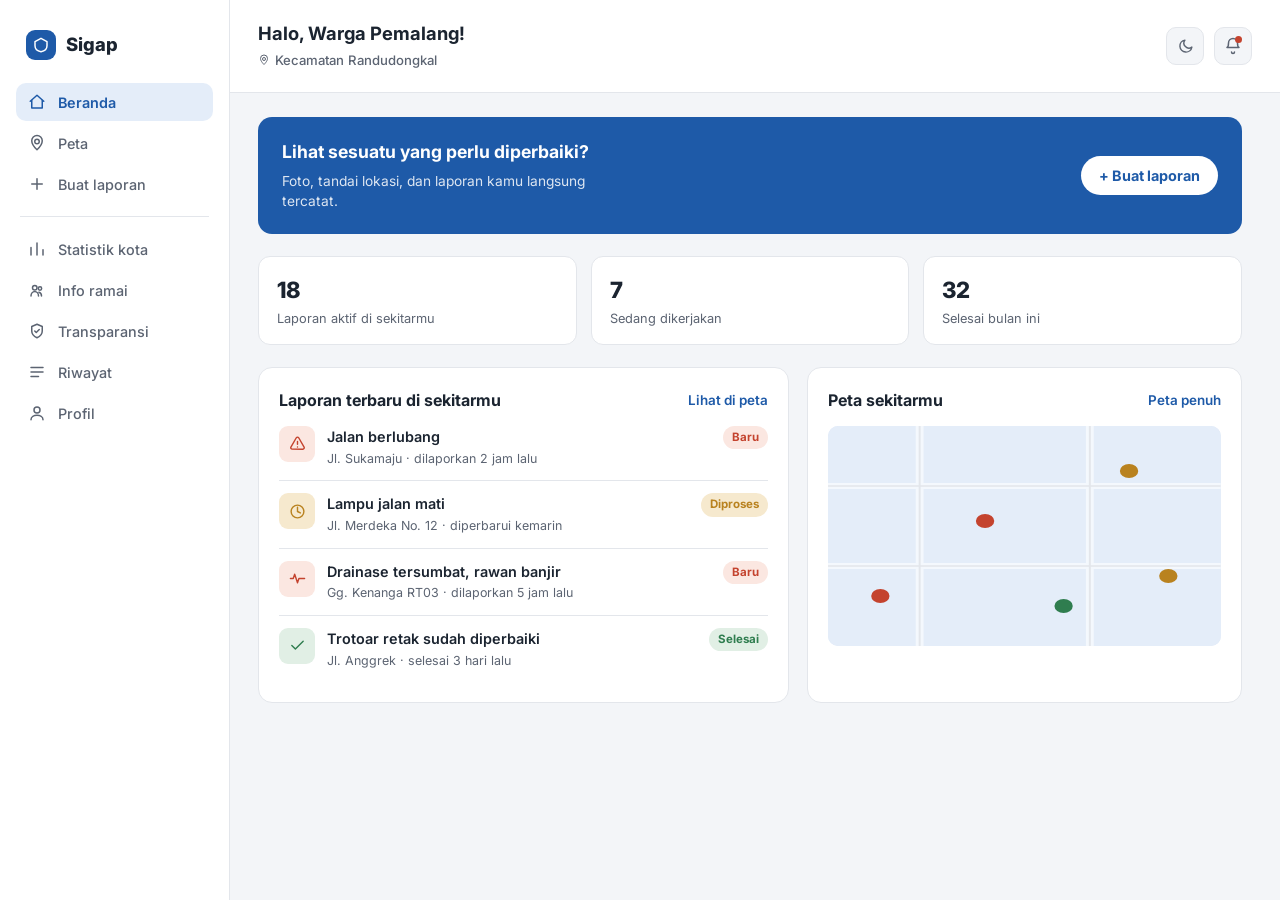
==== index.html @ 034e1cb8 "Add files via upload" ====
<!DOCTYPE html>
<html lang="id">
<head>
<meta charset="UTF-8">
<meta name="viewport" content="width=device-width, initial-scale=1, viewport-fit=cover">
<title>PemalangKu</title>
<link rel="preconnect" href="https://fonts.googleapis.com">
<link rel="preconnect" href="https://fonts.gstatic.com" crossorigin>
<link href="https://fonts.googleapis.com/css2?family=Inter:wght@400;500;600;700;800&display=swap" rel="stylesheet">
<style>
  :root{
    --bg:#F3F5F8; --surface:#FFFFFF; --ink:#1B2430; --ink-soft:#5C6472;
    --primary:#1E5AA8; --primary-soft:#E4EDF9;
    --urgent:#C4432E; --urgent-soft:#FBE7E1;
    --progress:#B9821F; --progress-soft:#F6E9CE;
    --done:#2F7D4F; --done-soft:#E1EFE5;
    --rule:#E3E6EB; --radius:14px;
    padding-top:env(safe-area-inset-top,0px); padding-bottom:env(safe-area-inset-bottom,0px);
  }
  @media (prefers-color-scheme: dark){
    :root:not([data-theme="light"]){
      --bg:#12161C; --surface:#1A1F27; --ink:#EBEEF2; --ink-soft:#9AA2AF;
      --primary:#6FA3E0; --primary-soft:#1E2C3E;
      --urgent:#E0806D; --urgent-soft:#3A241F;
      --progress:#E0B85C; --progress-soft:#3A2F18;
      --done:#7BC49A; --done-soft:#1C3226;
      --rule:#262C35;
    }
  }
  :root[data-theme="dark"]{
    --bg:#12161C; --surface:#1A1F27; --ink:#EBEEF2; --ink-soft:#9AA2AF;
    --primary:#6FA3E0; --primary-soft:#1E2C3E;
    --urgent:#E0806D; --urgent-soft:#3A241F;
    --progress:#E0B85C; --progress-soft:#3A2F18;
    --done:#7BC49A; --done-soft:#1C3226;
    --rule:#262C35;
  }
  html{scroll-padding-top:env(safe-area-inset-top,0px);}
  *{box-sizing:border-box;}
  body{ margin:0; background:var(--bg); color:var(--ink); font-family:'Inter',system-ui,sans-serif;
    line-height:1.5; -webkit-font-smoothing:antialiased; }
  h1,h2,h3{ margin:0; font-weight:700; }
  a{ color:inherit; text-decoration:none; }
  button{ font-family:inherit; cursor:pointer; }

  .shell{ display:flex; min-height:100vh; }
  .sidebar{ width:230px; flex:none; background:var(--surface); border-right:1px solid var(--rule);
    padding:24px 16px; display:flex; flex-direction:column; gap:3px; overflow-y:auto; }
  .brand{ display:flex; align-items:center; gap:10px; padding:6px 10px 20px; font-weight:800; font-size:1.15rem; }
  .brand-mark{ width:30px; height:30px; border-radius:9px; background:var(--primary); display:grid; place-items:center; flex:none; }
  .brand-mark svg{ width:16px; height:16px; }
  .nav-item{ display:flex; align-items:center; gap:12px; padding:10px 12px; border-radius:10px;
    font-size:0.9rem; font-weight:500; color:var(--ink-soft); background:none; border:0; width:100%; text-align:left; }
  .nav-item svg{ width:18px; height:18px; flex:none; }
  .nav-item.active{ background:var(--primary-soft); color:var(--primary); font-weight:600; }
  .nav-item:hover:not(.active){ background:var(--rule); }
  .nav-sep{ height:1px; background:var(--rule); margin:10px 4px; }

  main{ flex:1; min-width:0; }
  .topbar{ display:flex; align-items:center; justify-content:space-between; padding:20px 28px;
    border-bottom:1px solid var(--rule); background:var(--surface); }
  .greet{ font-size:1.15rem; font-weight:700; }
  .loc-chip{ display:inline-flex; align-items:center; gap:5px; font-size:0.82rem; color:var(--ink-soft);
    margin-top:3px; font-weight:500; }
  .topbar-actions{ display:flex; align-items:center; gap:10px; }
  .theme-toggle{ width:38px; height:38px; border-radius:10px; background:var(--bg); border:1px solid var(--rule);
    display:grid; place-items:center; }
  .theme-toggle svg{ width:17px; height:17px; stroke:var(--ink-soft); }
  .notif-wrap{ position:relative; }
  .bell{ width:38px; height:38px; border-radius:10px; background:var(--bg); border:1px solid var(--rule);
    display:grid; place-items:center; position:relative; }
  .bell svg{ width:18px; height:18px; stroke:var(--ink-soft); }
  .bell::after{ content:""; position:absolute; top:8px; right:9px; width:7px; height:7px; border-radius:50%; background:var(--urgent); }
  .notif-panel{ position:absolute; right:0; top:calc(100% + 10px); width:270px; background:var(--surface);
    border:1px solid var(--rule); border-radius:12px; box-shadow:0 10px 28px rgba(0,0,0,.14); padding:8px; display:none; z-index:40; }
  .notif-panel.open{ display:block; }
  .notif-item{ padding:10px; border-radius:8px; }
  .notif-item:hover{ background:var(--bg); }
  .notif-item b{ display:block; font-size:0.85rem; margin-bottom:2px; }
  .notif-item span{ color:var(--ink-soft); font-size:0.76rem; }

  .content{ padding:24px 28px 100px; max-width:1040px; }
  .view{ display:none; }
  .view.active{ display:block; }
  .view-title{ font-size:1.25rem; font-weight:800; margin-bottom:4px; }
  .view-sub{ color:var(--ink-soft); font-size:0.88rem; margin-bottom:20px; max-width:60ch; }

  .cta{ background:var(--primary); color:#fff; border-radius:var(--radius); padding:22px 24px;
    display:flex; align-items:center; justify-content:space-between; gap:16px; margin-bottom:22px; }
  .cta h2{ font-size:1.1rem; }
  .cta p{ margin:5px 0 0; font-size:0.86rem; opacity:0.85; max-width:34ch; }
  .cta-btn{ background:#fff; color:var(--primary); border:0; padding:11px 18px; border-radius:999px;
    font-weight:700; font-size:0.9rem; flex:none; }

  .stats{ display:grid; grid-template-columns:repeat(3,1fr); gap:14px; margin-bottom:22px; }
  .stats.s4{ grid-template-columns:repeat(4,1fr); }
  .stat{ background:var(--surface); border:1px solid var(--rule); border-radius:12px; padding:16px 18px; }
  .stat .num{ font-size:1.4rem; font-weight:800; }
  .stat .lbl{ font-size:0.8rem; color:var(--ink-soft); margin-top:2px; }

  .grid2{ display:grid; grid-template-columns:1.1fr 0.9fr; gap:18px; }
  .card{ background:var(--surface); border:1px solid var(--rule); border-radius:var(--radius); padding:20px; margin-bottom:18px; }
  .card-head{ display:flex; align-items:center; justify-content:space-between; margin-bottom:14px; }
  .card-head h3{ font-size:1rem; }
  .card-head button{ font-size:0.84rem; font-weight:600; color:var(--primary); background:none; border:0; padding:0; }

  .report{ display:flex; gap:12px; padding:12px 0; border-top:1px solid var(--rule); }
  .report:first-child{ border-top:0; padding-top:0; }
  .r-icon{ width:36px; height:36px; border-radius:9px; flex:none; display:grid; place-items:center; }
  .r-icon svg{ width:17px; height:17px; }
  .r-body{ flex:1; min-width:0; }
  .r-title{ font-size:0.9rem; font-weight:600; }
  .r-meta{ font-size:0.78rem; color:var(--ink-soft); margin-top:2px; }
  .badge{ font-size:0.72rem; font-weight:700; padding:3px 9px; border-radius:999px; flex:none; height:fit-content; }
  .b-urgent{ background:var(--urgent-soft); color:var(--urgent); }
  .b-progress{ background:var(--progress-soft); color:var(--progress); }
  .b-done{ background:var(--done-soft); color:var(--done); }
  .ic-urgent{ background:var(--urgent-soft); } .ic-urgent svg{ stroke:var(--urgent); }
  .ic-progress{ background:var(--progress-soft); } .ic-progress svg{ stroke:var(--progress); }
  .ic-done{ background:var(--done-soft); } .ic-done svg{ stroke:var(--done); }

  .map{ height:220px; border-radius:10px; background:var(--primary-soft); position:relative; overflow:hidden; }
  .map.big{ height:360px; }
  .map svg{ width:100%; height:100%; }
  .legend{ display:flex; gap:16px; margin-top:12px; flex-wrap:wrap; }
  .legend span{ display:inline-flex; align-items:center; gap:6px; font-size:0.8rem; color:var(--ink-soft); }
  .legend i{ width:8px; height:8px; border-radius:50%; display:inline-block; }

  .bar-row{ margin-bottom:14px; }
  .bar-row:last-child{ margin-bottom:0; }
  .bar-label{ display:flex; justify-content:space-between; font-size:0.85rem; margin-bottom:6px; }
  .bar-label span:last-child{ color:var(--ink-soft); font-weight:600; }
  .bar-track{ height:8px; background:var(--bg); border-radius:999px; overflow:hidden; }
  .bar-fill{ height:100%; background:var(--primary); border-radius:999px; }

  .facility{ display:flex; gap:12px; padding:14px 0; border-top:1px solid var(--rule); align-items:flex-start; }
  .facility:first-child{ border-top:0; padding-top:0; }
  .f-body{ flex:1; min-width:0; }
  .f-top{ display:flex; align-items:center; justify-content:space-between; gap:8px; }
  .f-name{ font-weight:600; font-size:0.92rem; }
  .f-meta{ font-size:0.78rem; color:var(--ink-soft); margin-top:2px; }
  .crowd-btns{ display:flex; gap:6px; margin-top:9px; }
  .crowd-btns button{ font-size:0.74rem; font-weight:600; padding:5px 11px; border-radius:999px;
    border:1px solid var(--rule); background:var(--bg); color:var(--ink-soft); }
  .crowd-btns button:hover{ background:var(--rule); }

  .avatar{ width:54px; height:54px; border-radius:50%; background:var(--primary); color:#fff;
    display:grid; place-items:center; font-size:1.3rem; font-weight:800; flex:none; }
  .profile-head{ display:flex; gap:14px; align-items:center; }
  .profile-name{ font-size:1.05rem; font-weight:700; }
  .profile-role{ font-size:0.82rem; color:var(--ink-soft); margin-top:2px; }
  .profile-stats{ display:flex; gap:24px; margin-top:18px; padding-top:16px; border-top:1px solid var(--rule); }
  .profile-stats div .num{ font-size:1.15rem; font-weight:800; }
  .profile-stats div .lbl{ font-size:0.78rem; color:var(--ink-soft); }
  .profile-actions{ display:flex; gap:10px; margin-top:18px; }

  .chain-badge{ display:inline-flex; align-items:center; gap:6px; font-size:0.76rem; color:var(--ink-soft); }
  .chain-badge i{ width:6px; height:6px; border-radius:50%; background:var(--primary); }
  .mtl{ display:flex; align-items:center; margin:16px 0 8px; }
  .mtl .pt{ width:10px; height:10px; border-radius:50%; background:var(--rule); flex:none; }
  .mtl .pt.done{ background:var(--primary); }
  .mtl .seg{ flex:1; height:3px; background:var(--rule); }
  .mtl .seg.done{ background:var(--primary); }
  .proj-head{ display:flex; justify-content:space-between; align-items:flex-start; gap:10px; }
  .proj-title{ font-weight:700; font-size:0.95rem; }
  .proj-meta{ font-size:0.8rem; color:var(--ink-soft); margin-top:3px; }
  .hash{ font-family:ui-monospace,monospace; font-size:0.76rem; background:var(--bg); border:1px solid var(--rule);
    border-radius:6px; padding:6px 9px; display:inline-block; margin-top:10px; color:var(--ink-soft); }

  .bottomnav{ display:none; }

  .modal-overlay{ position:fixed; inset:0; background:rgba(15,18,24,0.5); display:none; align-items:center;
    justify-content:center; z-index:50; padding:20px; }
  .modal-overlay.open{ display:flex; }
  .modal{ background:var(--surface); border-radius:16px; width:100%; max-width:440px; max-height:88vh;
    overflow-y:auto; padding:22px; }
  .modal-head{ display:flex; justify-content:space-between; align-items:center; margin-bottom:16px; }
  .modal-head h3{ font-size:1.05rem; }
  .modal-close{ width:32px; height:32px; border-radius:8px; border:1px solid var(--rule); background:var(--bg);
    display:grid; place-items:center; flex:none; }
  .modal-close svg{ width:15px; height:15px; }
  .field{ margin-bottom:14px; }
  .field label{ display:block; font-size:0.82rem; font-weight:600; margin-bottom:6px; color:var(--ink-soft); }
  .field select, .field textarea, .field input[type=text]{ width:100%; border:1px solid var(--rule);
    border-radius:10px; padding:10px 12px; font-family:inherit; font-size:0.9rem; background:var(--bg); color:var(--ink); }
  .field textarea{ resize:vertical; min-height:76px; }
  .upload-box{ border:1.5px dashed var(--rule); border-radius:10px; padding:18px; text-align:center;
    font-size:0.83rem; color:var(--ink-soft); }
  .modal-actions{ display:flex; gap:10px; margin-top:18px; }
  .btn-block{ flex:1; padding:12px; border-radius:10px; font-weight:700; font-size:0.9rem; border:0; }
  .btn-primary-block{ background:var(--primary); color:#fff; }
  .btn-secondary-block{ background:var(--bg); color:var(--ink); border:1px solid var(--rule); }
  .menu-item{ display:flex; align-items:center; gap:12px; padding:12px 10px; border-radius:10px;
    font-size:0.92rem; font-weight:500; color:var(--ink); background:none; border:0; width:100%; text-align:left; }
  .menu-item:hover{ background:var(--bg); }
  .menu-item svg{ width:18px; height:18px; }

  .toast-wrap{ position:fixed; bottom:24px; left:50%; transform:translateX(-50%); z-index:60;
    display:flex; flex-direction:column; gap:8px; align-items:center; }
  .toast{ background:var(--ink); color:var(--bg); padding:11px 18px; border-radius:999px; font-size:0.85rem;
    font-weight:600; box-shadow:0 6px 18px rgba(0,0,0,.2); opacity:0; transform:translateY(10px); transition:all .25s ease; }
  .toast.show{ opacity:1; transform:translateY(0); }

  @media (max-width:880px){
    .sidebar{ display:none; }
    .bottomnav{ display:flex; position:fixed; left:0; right:0; bottom:0; bottom:env(safe-area-inset-bottom,0px);
      background:var(--surface); border-top:1px solid var(--rule); justify-content:space-around;
      padding:8px 4px calc(8px + env(safe-area-inset-bottom,0px)); z-index:10; }
    .bn-item{ display:flex; flex-direction:column; align-items:center; gap:3px; font-size:0.66rem;
      color:var(--ink-soft); font-weight:600; padding:4px 10px; background:none; border:0; }
    .bn-item svg{ width:20px; height:20px; }
    .bn-item.active{ color:var(--primary); }
    .content{ padding:18px 16px 90px; }
    .topbar{ padding:16px 18px; }
    .grid2{ grid-template-columns:1fr; }
    .stats{ grid-template-columns:repeat(3,1fr); gap:8px; }
    .stats.s4{ grid-template-columns:repeat(2,1fr); }
    .stat{ padding:12px; }
    .stat .num{ font-size:1.15rem; }
    .cta{ flex-direction:column; align-items:flex-start; }
    .cta-btn{ width:100%; text-align:center; }
    .toast-wrap{ bottom:calc(78px + env(safe-area-inset-bottom,0px)); }
  }
</style>
</head>
<body>

<div class="shell">
  <aside class="sidebar">
    <div class="brand">
      <span class="brand-mark"><svg viewBox="0 0 24 24" fill="none" stroke="#fff" stroke-width="2.2" stroke-linecap="round" stroke-linejoin="round"><path d="M12 2 3 7v6c0 5 4 8 9 9 5-1 9-4 9-9V7l-9-5Z"/></svg></span>
      Sigap
    </div>
    <button class="nav-item active" data-view="beranda" onclick="switchView('beranda')"><svg viewBox="0 0 24 24" fill="none" stroke="currentColor" stroke-width="2" stroke-linecap="round" stroke-linejoin="round"><path d="M3 11l9-8 9 8"/><path d="M5 10v10h14V10"/></svg>Beranda</button>
    <button class="nav-item" data-view="peta" onclick="switchView('peta')"><svg viewBox="0 0 24 24" fill="none" stroke="currentColor" stroke-width="2" stroke-linecap="round" stroke-linejoin="round"><circle cx="12" cy="10" r="3"/><path d="M12 21s7-6.5 7-12a7 7 0 0 0-14 0c0 5.5 7 12 7 12Z"/></svg>Peta</button>
    <button class="nav-item" onclick="openReportModal()"><svg viewBox="0 0 24 24" fill="none" stroke="currentColor" stroke-width="2" stroke-linecap="round" stroke-linejoin="round"><path d="M12 5v14M5 12h14"/></svg>Buat laporan</button>
    <div class="nav-sep"></div>
    <button class="nav-item" data-view="statistik" onclick="switchView('statistik')"><svg viewBox="0 0 24 24" fill="none" stroke="currentColor" stroke-width="2" stroke-linecap="round" stroke-linejoin="round"><path d="M4 20V10M12 20V4M20 20v-7"/></svg>Statistik kota</button>
    <button class="nav-item" data-view="ramai" onclick="switchView('ramai')"><svg viewBox="0 0 24 24" fill="none" stroke="currentColor" stroke-width="2" stroke-linecap="round" stroke-linejoin="round"><circle cx="9" cy="9" r="3"/><circle cx="16" cy="10" r="2.2"/><path d="M4 20c0-3.5 2.5-6 5-6s5 2.5 5 6"/><path d="M14.5 15c2 .4 3.5 2.5 3.5 5"/></svg>Info ramai</button>
    <button class="nav-item" data-view="transparansi" onclick="switchView('transparansi')"><svg viewBox="0 0 24 24" fill="none" stroke="currentColor" stroke-width="2" stroke-linecap="round" stroke-linejoin="round"><path d="M12 3l7 3v6c0 5-3.5 7.5-7 9-3.5-1.5-7-4-7-9V6l7-3Z"/><path d="M9 12l2 2 4-4"/></svg>Transparansi</button>
    <button class="nav-item" data-view="riwayat" onclick="switchView('riwayat')"><svg viewBox="0 0 24 24" fill="none" stroke="currentColor" stroke-width="2" stroke-linecap="round" stroke-linejoin="round"><path d="M4 6h16M4 12h16M4 18h10"/></svg>Riwayat</button>
    <button class="nav-item" data-view="profil" onclick="switchView('profil')"><svg viewBox="0 0 24 24" fill="none" stroke="currentColor" stroke-width="2" stroke-linecap="round" stroke-linejoin="round"><circle cx="12" cy="8" r="4"/><path d="M4 21c0-4 4-6 8-6s8 2 8 6"/></svg>Profil</button>
  </aside>

  <main>
    <div class="topbar">
      <div>
        <div class="greet">Halo, Warga Pemalang!</div>
        <div class="loc-chip"><svg width="12" height="12" viewBox="0 0 24 24" fill="none" stroke="currentColor" stroke-width="2"><circle cx="12" cy="10" r="3"/><path d="M12 21s7-6.5 7-12a7 7 0 0 0-14 0c0 5.5 7 12 7 12Z"/></svg> Kecamatan Randudongkal</div>
      </div>
      <div class="topbar-actions">
        <button class="theme-toggle" id="themeToggle" onclick="toggleTheme()">
          <svg id="themeIcon" viewBox="0 0 24 24" fill="none" stroke-width="2" stroke-linecap="round" stroke-linejoin="round"></svg>
        </button>
        <div class="notif-wrap">
          <button class="bell" id="bellBtn" onclick="toggleNotif()"><svg viewBox="0 0 24 24" fill="none" stroke-width="2" stroke-linecap="round" stroke-linejoin="round"><path d="M6 8a6 6 0 0 1 12 0c0 5 2 6 2 6H4s2-1 2-6"/><path d="M10 20a2 2 0 0 0 4 0"/></svg></button>
          <div class="notif-panel" id="notifPanel">
            <div class="notif-item"><b>Laporan kamu diverifikasi</b><span>Jalan berlubang di Jl. Sukamaju · 1 jam lalu</span></div>
            <div class="notif-item"><b>Perbaikan selesai</b><span>Trotoar retak di Jl. Anggrek · 3 hari lalu</span></div>
            <div class="notif-item"><b>Anggaran disetujui</b><span>Perbaikan drainase Gg. Kenanga · 4 hari lalu</span></div>
          </div>
        </div>
      </div>
    </div>

    <div class="content">

      <div class="view active" id="view-beranda">
        <div class="cta">
          <div>
            <h2>Lihat sesuatu yang perlu diperbaiki?</h2>
            <p>Foto, tandai lokasi, dan laporan kamu langsung tercatat.</p>
          </div>
          <button class="cta-btn" onclick="openReportModal()">+ Buat laporan</button>
        </div>
        <div class="stats">
          <div class="stat"><div class="num">18</div><div class="lbl">Laporan aktif di sekitarmu</div></div>
          <div class="stat"><div class="num">7</div><div class="lbl">Sedang dikerjakan</div></div>
          <div class="stat"><div class="num">32</div><div class="lbl">Selesai bulan ini</div></div>
        </div>
        <div class="grid2">
          <div class="card">
            <div class="card-head"><h3>Laporan terbaru di sekitarmu</h3><button onclick="switchView('peta')">Lihat di peta</button></div>
            <div id="reportList">
              <div class="report">
                <span class="r-icon ic-urgent"><svg viewBox="0 0 24 24" fill="none" stroke-width="2" stroke-linecap="round" stroke-linejoin="round"><path d="M12 9v4m0 4h.01M10.3 3.9 2.7 17a2 2 0 0 0 1.7 3h15.2a2 2 0 0 0 1.7-3L13.7 3.9a2 2 0 0 0-3.4 0Z"/></svg></span>
                <div class="r-body"><div class="r-title">Jalan berlubang</div><div class="r-meta">Jl. Sukamaju · dilaporkan 2 jam lalu</div></div>
                <span class="badge b-urgent">Baru</span>
              </div>
              <div class="report">
                <span class="r-icon ic-progress"><svg viewBox="0 0 24 24" fill="none" stroke-width="2" stroke-linecap="round" stroke-linejoin="round"><path d="M12 6v6l4 2"/><circle cx="12" cy="12" r="9"/></svg></span>
                <div class="r-body"><div class="r-title">Lampu jalan mati</div><div class="r-meta">Jl. Merdeka No. 12 · diperbarui kemarin</div></div>
                <span class="badge b-progress">Diproses</span>
              </div>
              <div class="report">
                <span class="r-icon ic-urgent"><svg viewBox="0 0 24 24" fill="none" stroke-width="2" stroke-linecap="round" stroke-linejoin="round"><path d="M2 12h4l2-6 4 12 2-6h8"/></svg></span>
                <div class="r-body"><div class="r-title">Drainase tersumbat, rawan banjir</div><div class="r-meta">Gg. Kenanga RT03 · dilaporkan 5 jam lalu</div></div>
                <span class="badge b-urgent">Baru</span>
              </div>
              <div class="report">
                <span class="r-icon ic-done"><svg viewBox="0 0 24 24" fill="none" stroke-width="2" stroke-linecap="round" stroke-linejoin="round"><path d="M20 6 9 17l-5-5"/></svg></span>
                <div class="r-body"><div class="r-title">Trotoar retak sudah diperbaiki</div><div class="r-meta">Jl. Anggrek · selesai 3 hari lalu</div></div>
                <span class="badge b-done">Selesai</span>
              </div>
            </div>
          </div>
          <div class="card">
            <div class="card-head"><h3>Peta sekitarmu</h3><button onclick="switchView('peta')">Peta penuh</button></div>
            <div class="map">
              <svg viewBox="0 0 300 220" preserveAspectRatio="none">
                <rect width="300" height="220" fill="var(--primary-soft)"/>
                <path d="M0 60 H300 M0 140 H300 M70 0 V220 M200 0 V220" stroke="#ffffff" stroke-width="6" opacity="0.6"/>
                <path d="M0 60 H300 M0 140 H300 M70 0 V220 M200 0 V220" stroke="var(--rule)" stroke-width="1.5"/>
                <circle cx="120" cy="95" r="7" fill="var(--urgent)"/>
                <circle cx="230" cy="45" r="7" fill="var(--progress)"/>
                <circle cx="40" cy="170" r="7" fill="var(--urgent)"/>
                <circle cx="180" cy="180" r="7" fill="var(--done)"/>
                <circle cx="260" cy="150" r="7" fill="var(--progress)"/>
              </svg>
            </div>
          </div>
        </div>
      </div>

      <div class="view" id="view-peta">
        <div class="view-title">Peta kota</div>
        <div class="view-sub">Semua titik laporan warga di kecamatanmu, diperbarui tiap ada laporan baru.</div>
        <div class="card">
          <div class="map big">
            <svg viewBox="0 0 600 360" preserveAspectRatio="none">
              <rect width="600" height="360" fill="var(--primary-soft)"/>
              <path d="M0 100 H600 M0 230 H600 M150 0 V360 M420 0 V360" stroke="#ffffff" stroke-width="8" opacity="0.6"/>
              <path d="M0 100 H600 M0 230 H600 M150 0 V360 M420 0 V360" stroke="var(--rule)" stroke-width="2"/>
              <circle cx="230" cy="150" r="9" fill="var(--urgent)"/>
              <circle cx="470" cy="70" r="9" fill="var(--progress)"/>
              <circle cx="80" cy="280" r="9" fill="var(--urgent)"/>
              <circle cx="360" cy="300" r="9" fill="var(--done)"/>
              <circle cx="520" cy="250" r="9" fill="var(--progress)"/>
              <circle cx="120" cy="60" r="9" fill="var(--done)"/>
            </svg>
          </div>
          <div class="legend">
            <span><i style="background:var(--urgent)"></i>Baru dilaporkan</span>
            <span><i style="background:var(--progress)"></i>Sedang diproses</span>
            <span><i style="background:var(--done)"></i>Selesai</span>
          </div>
        </div>
      </div>

      <div class="view" id="view-statistik">
        <div class="view-title">Statistik kota</div>
        <div class="view-sub">Berdasarkan data laporan warga dan data terbuka BPS — agregat, bukan real-time.</div>
        <div class="stats s4">
          <div class="stat"><div class="num">214</div><div class="lbl">Laporan bulan ini</div></div>
          <div class="stat"><div class="num">6 hari</div><div class="lbl">Rata-rata waktu selesai</div></div>
          <div class="stat"><div class="num">Rp2,4 M</div><div class="lbl">Anggaran perbaikan tahun ini</div></div>
          <div class="stat"><div class="num">3.412</div><div class="lbl">Warga terdaftar</div></div>
        </div>
        <div class="card">
          <div class="card-head"><h3>Laporan per kategori</h3></div>
          <div class="bar-row"><div class="bar-label"><span>Jalan rusak</span><span>38%</span></div><div class="bar-track"><div class="bar-fill" style="width:38%"></div></div></div>
          <div class="bar-row"><div class="bar-label"><span>Lampu jalan mati</span><span>22%</span></div><div class="bar-track"><div class="bar-fill" style="width:22%"></div></div></div>
          <div class="bar-row"><div class="bar-label"><span>Banjir / drainase</span><span>18%</span></div><div class="bar-track"><div class="bar-fill" style="width:18%"></div></div></div>
          <div class="bar-row"><div class="bar-label"><span>Keamanan</span><span>12%</span></div><div class="bar-track"><div class="bar-fill" style="width:12%"></div></div></div>
          <div class="bar-row"><div class="bar-label"><span>Fasilitas umum</span><span>10%</span></div><div class="bar-track"><div class="bar-fill" style="width:10%"></div></div></div>
        </div>
      </div>

      <div class="view" id="view-ramai">
        <div class="view-title">Info fasilitas publik</div>
        <div class="view-sub">Berdasarkan check-in warga langsung di lokasi, bukan dari sensor.</div>
        <div class="card">
          <div class="facility">
            <div class="f-body">
              <div class="f-top"><span class="f-name">Taman Kota Cibeunying</span><span class="badge b-progress">Sedang</span></div>
              <div class="f-meta">Diperbarui 12 menit lalu oleh warga</div>
              <div class="crowd-btns"><button onclick="setCrowd(this,'sepi')">Sepi</button><button onclick="setCrowd(this,'sedang')">Sedang</button><button onclick="setCrowd(this,'ramai')">Ramai</button></div>
            </div>
          </div>
          <div class="facility">
            <div class="f-body">
              <div class="f-top"><span class="f-name">Alun-Alun</span><span class="badge b-urgent">Ramai</span></div>
              <div class="f-meta">Diperbarui 5 menit lalu oleh warga</div>
              <div class="crowd-btns"><button onclick="setCrowd(this,'sepi')">Sepi</button><button onclick="setCrowd(this,'sedang')">Sedang</button><button onclick="setCrowd(this,'ramai')">Ramai</button></div>
            </div>
          </div>
          <div class="facility">
            <div class="f-body">
              <div class="f-top"><span class="f-name">Perpustakaan Umum</span><span class="badge b-done">Sepi</span></div>
              <div class="f-meta">Diperbarui 40 menit lalu oleh warga</div>
              <div class="crowd-btns"><button onclick="setCrowd(this,'sepi')">Sepi</button><button onclick="setCrowd(this,'sedang')">Sedang</button><button onclick="setCrowd(this,'ramai')">Ramai</button></div>
            </div>
          </div>
          <div class="facility">
            <div class="f-body">
              <div class="f-top"><span class="f-name">GOR Kecamatan</span><span class="badge b-progress">Sedang</span></div>
              <div class="f-meta">Diperbarui 1 jam lalu oleh warga</div>
              <div class="crowd-btns"><button onclick="setCrowd(this,'sepi')">Sepi</button><button onclick="setCrowd(this,'sedang')">Sedang</button><button onclick="setCrowd(this,'ramai')">Ramai</button></div>
            </div>
          </div>
        </div>
      </div>

      <div class="view" id="view-transparansi">
        <div class="view-title">Transparansi anggaran</div>
        <div class="view-sub">Tahap penting tiap proyek tercatat di blockchain dan tidak bisa diubah diam-diam.</div>
        <div class="stats">
          <div class="stat"><div class="num">Rp18 M</div><div class="lbl">Total anggaran kota 2026</div></div>
          <div class="stat"><div class="num">Rp11,2 M</div><div class="lbl">Sudah teralokasi</div></div>
          <div class="stat"><div class="num">Rp6,8 M</div><div class="lbl">Sisa anggaran</div></div>
        </div>
        <div class="card">
          <div class="proj-head">
            <div><div class="proj-title">Perbaikan Jalan Sukamaju</div><div class="proj-meta">Anggaran: Rp480 juta · Tahap: Dikerjakan</div></div>
            <span class="chain-badge"><i></i>Tercatat di blockchain</span>
          </div>
          <div class="mtl">
            <div class="pt done"></div><div class="seg done"></div><div class="pt done"></div><div class="seg done"></div>
            <div class="pt done"></div><div class="seg done"></div><div class="pt done"></div><div class="seg"></div><div class="pt"></div>
          </div>
          <div class="hash">0x8f2a...c91d</div>
        </div>
        <div class="card">
          <div class="proj-head">
            <div><div class="proj-title">Drainase Gg. Kenanga</div><div class="proj-meta">Anggaran: Rp210 juta · Tahap: Anggaran dialokasikan</div></div>
            <span class="chain-badge"><i></i>Tercatat di blockchain</span>
          </div>
          <div class="mtl">
            <div class="pt done"></div><div class="seg done"></div><div class="pt done"></div><div class="seg done"></div>
            <div class="pt done"></div><div class="seg"></div><div class="pt"></div><div class="seg"></div><div class="pt"></div>
          </div>
          <div class="hash">0x3b71...4a0e</div>
        </div>
      </div>

      <div class="view" id="view-riwayat">
        <div class="view-title">Riwayat laporan saya</div>
        <div class="view-sub">Laporan yang pernah kamu buat lewat Sigap.</div>
        <div class="card">
          <div class="report">
            <span class="r-icon ic-done"><svg viewBox="0 0 24 24" fill="none" stroke-width="2" stroke-linecap="round" stroke-linejoin="round"><path d="M20 6 9 17l-5-5"/></svg></span>
            <div class="r-body"><div class="r-title">Trotoar retak</div><div class="r-meta">Jl. Anggrek · selesai 3 hari lalu</div></div>
            <span class="badge b-done">Selesai</span>
          </div>
          <div class="report">
            <span class="r-icon ic-progress"><svg viewBox="0 0 24 24" fill="none" stroke-width="2" stroke-linecap="round" stroke-linejoin="round"><path d="M12 6v6l4 2"/><circle cx="12" cy="12" r="9"/></svg></span>
            <div class="r-body"><div class="r-title">Tong sampah rusak</div><div class="r-meta">Taman Kota · diproses 1 minggu lalu</div></div>
            <span class="badge b-progress">Diproses</span>
          </div>
          <div class="report">
            <span class="r-icon ic-urgent"><svg viewBox="0 0 24 24" fill="none" stroke-width="2" stroke-linecap="round" stroke-linejoin="round"><path d="M12 9v4m0 4h.01M10.3 3.9 2.7 17a2 2 0 0 0 1.7 3h15.2a2 2 0 0 0 1.7-3L13.7 3.9a2 2 0 0 0-3.4 0Z"/></svg></span>
            <div class="r-body"><div class="r-title">Pos ronda gelap, lampu mati</div><div class="r-meta">RT03 · dilaporkan 2 minggu lalu</div></div>
            <span class="badge b-urgent">Baru</span>
          </div>
        </div>
      </div>

      <div class="view" id="view-profil">
        <div class="view-title">Profil</div>
        <div class="card">
          <div class="profile-head">
            <div class="avatar">R</div>
            <div>
              <div class="profile-name">Bu Rina</div>
              <div class="profile-role">Warga · Dewasa · Terverifikasi</div>
            </div>
          </div>
          <div class="profile-stats">
            <div><div class="num">9</div><div class="lbl">Laporan dibuat</div></div>
            <div><div class="num">6</div><div class="lbl">Laporan selesai</div></div>
          </div>
          <div class="profile-actions">
            <button class="btn-block btn-secondary-block" onclick="comingSoon()">Edit profil</button>
            <button class="btn-block btn-secondary-block" onclick="comingSoon()">Ganti kecamatan</button>
          </div>
        </div>
      </div>

    </div>
  </main>
</div>

<nav class="bottomnav">
  <button class="bn-item active" data-view="beranda" onclick="switchView('beranda')"><svg viewBox="0 0 24 24" fill="none" stroke="currentColor" stroke-width="2" stroke-linecap="round" stroke-linejoin="round"><path d="M3 11l9-8 9 8"/><path d="M5 10v10h14V10"/></svg>Beranda</button>
  <button class="bn-item" data-view="peta" onclick="switchView('peta')"><svg viewBox="0 0 24 24" fill="none" stroke="currentColor" stroke-width="2" stroke-linecap="round" stroke-linejoin="round"><circle cx="12" cy="10" r="3"/><path d="M12 21s7-6.5 7-12a7 7 0 0 0-14 0c0 5.5 7 12 7 12Z"/></svg>Peta</button>
  <button class="bn-item" onclick="openReportModal()"><svg viewBox="0 0 24 24" fill="none" stroke="currentColor" stroke-width="2" stroke-linecap="round" stroke-linejoin="round"><path d="M12 5v14M5 12h14"/></svg>Lapor</button>
  <button class="bn-item" data-view="statistik" onclick="switchView('statistik')"><svg viewBox="0 0 24 24" fill="none" stroke="currentColor" stroke-width="2" stroke-linecap="round" stroke-linejoin="round"><path d="M4 20V10M12 20V4M20 20v-7"/></svg>Statistik</button>
  <button class="bn-item" onclick="openMoreMenu()"><svg viewBox="0 0 24 24" fill="none" stroke="currentColor" stroke-width="2" stroke-linecap="round"><circle cx="5" cy="12" r="1.4"/><circle cx="12" cy="12" r="1.4"/><circle cx="19" cy="12" r="1.4"/></svg>Lainnya</button>
</nav>

<div class="modal-overlay" id="reportModal">
  <div class="modal">
    <div class="modal-head">
      <h3>Buat laporan baru</h3>
      <button class="modal-close" onclick="closeReportModal()"><svg viewBox="0 0 24 24" fill="none" stroke="currentColor" stroke-width="2" stroke-linecap="round"><path d="M18 6 6 18M6 6l12 12"/></svg></button>
    </div>
    <form id="reportForm">
      <div class="field">
        <label>Jenis masalah</label>
        <select id="fJenis">
          <option>Jalan rusak</option><option>Lampu jalan mati</option><option>Banjir / drainase</option>
          <option>Fasilitas umum rusak</option><option>Keamanan</option><option>Lainnya</option>
        </select>
      </div>
      <div class="field"><label>Deskripsi</label><textarea id="fDesc" placeholder="Ceritakan kondisi yang kamu temukan..."></textarea></div>
      <div class="field"><label>Lokasi</label><input type="text" id="fLokasi" placeholder="Contoh: Jl. Sukamaju, dekat gang 3"></div>
      <div class="field"><label>Foto</label><div class="upload-box">Ketuk untuk unggah foto (belum aktif di prototipe ini)</div></div>
      <div class="modal-actions">
        <button type="button" class="btn-block btn-secondary-block" onclick="closeReportModal()">Batal</button>
        <button type="submit" class="btn-block btn-primary-block">Kirim laporan</button>
      </div>
    </form>
  </div>
</div>

<div class="modal-overlay" id="moreMenu">
  <div class="modal" style="max-width:320px;">
    <div class="modal-head"><h3>Menu lainnya</h3><button class="modal-close" onclick="closeMoreMenu()"><svg viewBox="0 0 24 24" fill="none" stroke="currentColor" stroke-width="2" stroke-linecap="round"><path d="M18 6 6 18M6 6l12 12"/></svg></button></div>
    <button class="menu-item" onclick="switchView('ramai')"><svg viewBox="0 0 24 24" fill="none" stroke="currentColor" stroke-width="2" stroke-linecap="round" stroke-linejoin="round"><circle cx="9" cy="9" r="3"/><circle cx="16" cy="10" r="2.2"/><path d="M4 20c0-3.5 2.5-6 5-6s5 2.5 5 6"/></svg>Info ramai fasilitas</button>
    <button class="menu-item" onclick="switchView('transparansi')"><svg viewBox="0 0 24 24" fill="none" stroke="currentColor" stroke-width="2" stroke-linecap="round" stroke-linejoin="round"><path d="M12 3l7 3v6c0 5-3.5 7.5-7 9-3.5-1.5-7-4-7-9V6l7-3Z"/></svg>Transparansi anggaran</button>
    <button class="menu-item" onclick="switchView('riwayat')"><svg viewBox="0 0 24 24" fill="none" stroke="currentColor" stroke-width="2" stroke-linecap="round" stroke-linejoin="round"><path d="M4 6h16M4 12h16M4 18h10"/></svg>Riwayat laporan</button>
    <button class="menu-item" onclick="switchView('profil')"><svg viewBox="0 0 24 24" fill="none" stroke="currentColor" stroke-width="2" stroke-linecap="round" stroke-linejoin="round"><circle cx="12" cy="8" r="4"/><path d="M4 21c0-4 4-6 8-6s8 2 8 6"/></svg>Profil</button>
  </div>
</div>

<div class="toast-wrap" id="toastWrap"></div>

<script>
  function switchView(id){
    document.querySelectorAll('.view').forEach(v=>v.classList.remove('active'));
    document.getElementById('view-'+id).classList.add('active');
    document.querySelectorAll('[data-view]').forEach(el=>el.classList.toggle('active', el.dataset.view===id));
    closeMoreMenu();
    window.scrollTo(0,0);
  }
  function openMoreMenu(){ document.getElementById('moreMenu').classList.add('open'); }
  function closeMoreMenu(){ document.getElementById('moreMenu').classList.remove('open'); }

  function updateThemeIcon(){
    const saved = document.documentElement.getAttribute('data-theme');
    const systemDark = window.matchMedia('(prefers-color-scheme: dark)').matches;
    const isDark = saved ? saved === 'dark' : systemDark;
    document.getElementById('themeIcon').innerHTML = isDark
      ? '<circle cx="12" cy="12" r="4"/><path d="M12 3v2M12 19v2M5 5l1.4 1.4M17.6 17.6 19 19M3 12h2M19 12h2M5 19l1.4-1.4M17.6 6.4 19 5"/>'
      : '<path d="M21 12.8A8.5 8.5 0 1 1 11.2 3a7 7 0 0 0 9.8 9.8Z"/>';
  }
  function toggleTheme(){
    const saved = document.documentElement.getAttribute('data-theme');
    const systemDark = window.matchMedia('(prefers-color-scheme: dark)').matches;
    const isDark = saved ? saved === 'dark' : systemDark;
    const next = isDark ? 'light' : 'dark';
    document.documentElement.setAttribute('data-theme', next);
    localStorage.setItem('theme', next);
    updateThemeIcon();
  }
  (function(){ const s = localStorage.getItem('theme'); if(s){ document.documentElement.setAttribute('data-theme', s); } })();
  updateThemeIcon();

  function openReportModal(){ document.getElementById('reportModal').classList.add('open'); }
  function closeReportModal(){ document.getElementById('reportModal').classList.remove('open'); }
  function toggleNotif(){ document.getElementById('notifPanel').classList.toggle('open'); }

  document.addEventListener('click', function(e){
    const panel = document.getElementById('notifPanel');
    const bell = document.getElementById('bellBtn');
    if(panel.classList.contains('open') && !panel.contains(e.target) && e.target !== bell && !bell.contains(e.target)){
      panel.classList.remove('open');
    }
  });

  function comingSoon(){ showToast('Fitur ini belum aktif di prototipe ini'); }

  function showToast(msg){
    const wrap = document.getElementById('toastWrap');
    const t = document.createElement('div');
    t.className = 'toast';
    t.textContent = msg;
    wrap.appendChild(t);
    requestAnimationFrame(() => t.classList.add('show'));
    setTimeout(() => { t.classList.remove('show'); setTimeout(() => t.remove(), 300); }, 2800);
  }

  function setCrowd(btn, level){
    const card = btn.closest('.facility');
    const badge = card.querySelector('.badge');
    const cls = level === 'ramai' ? 'b-urgent' : level === 'sedang' ? 'b-progress' : 'b-done';
    badge.className = 'badge ' + cls;
    badge.textContent = level.charAt(0).toUpperCase() + level.slice(1);
    card.querySelector('.f-meta').textContent = 'Diperbarui baru saja oleh warga';
    showToast('Terima kasih, status diperbarui');
  }

  document.getElementById('reportForm').addEventListener('submit', function(e){
    e.preventDefault();
    const jenis = document.getElementById('fJenis').value;
    const desc = document.getElementById('fDesc').value.trim();
    const lokasi = document.getElementById('fLokasi').value.trim() || 'Lokasi belum diisi';
    if(!desc){ showToast('Deskripsi laporan belum diisi'); return; }
    const list = document.getElementById('reportList');
    const item = document.createElement('div');
    item.className = 'report';
    item.innerHTML = `
      <span class="r-icon ic-urgent"><svg viewBox="0 0 24 24" fill="none" stroke-width="2" stroke-linecap="round" stroke-linejoin="round"><path d="M12 9v4m0 4h.01M10.3 3.9 2.7 17a2 2 0 0 0 1.7 3h15.2a2 2 0 0 0 1.7-3L13.7 3.9a2 2 0 0 0-3.4 0Z"/></svg></span>
      <div class="r-body"><div class="r-title">${jenis}${desc ? ' — ' + desc.slice(0,40) : ''}</div><div class="r-meta">${lokasi} · baru saja</div></div>
      <span class="badge b-urgent">Baru</span>`;
    list.prepend(item);
    this.reset();
    closeReportModal();
    switchView('beranda');
    showToast('Laporan berhasil dikirim');
  });
</script>

</body>
</html>
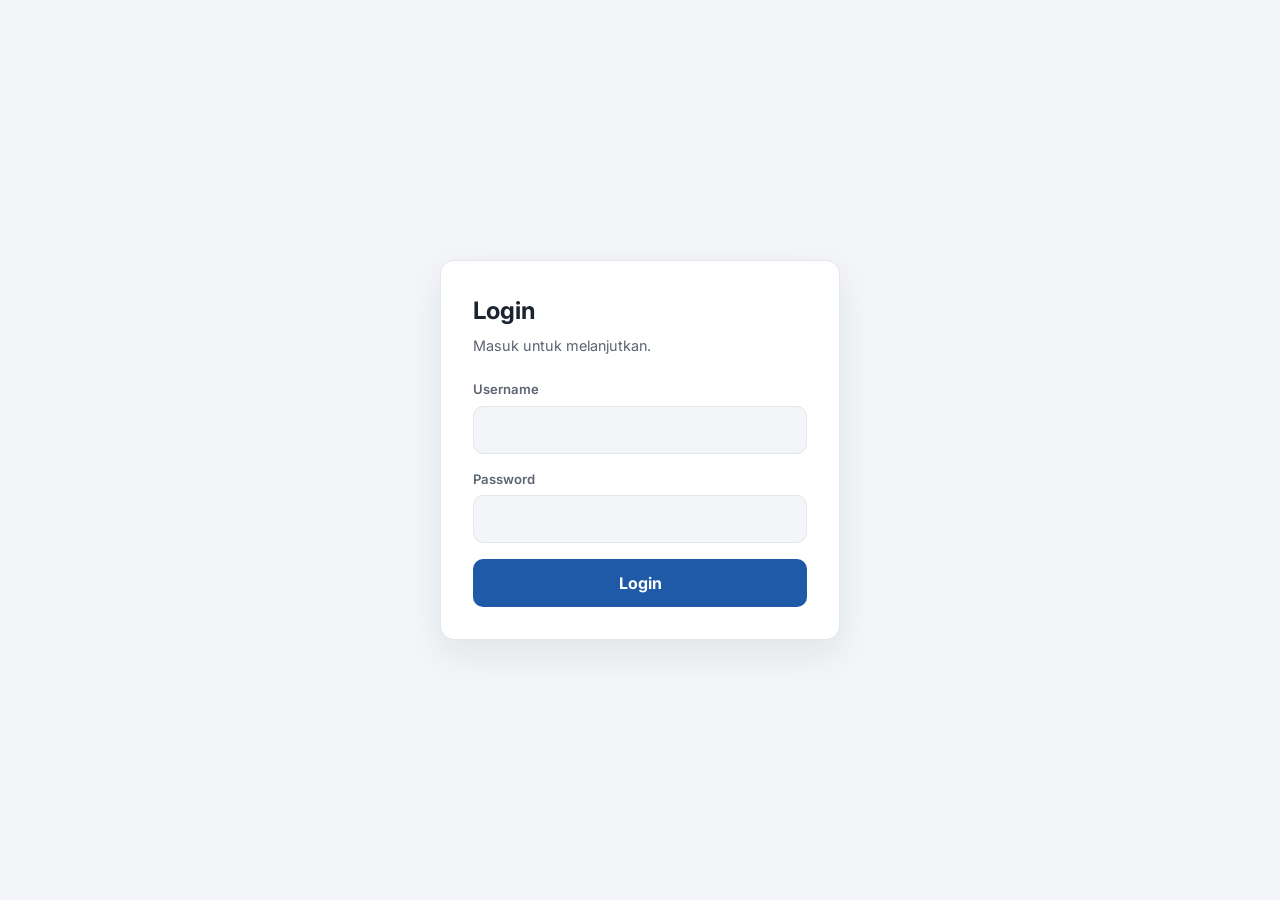
==== commit 64cfb2bc: "Update index.html" ====
--- a/index.html
+++ b/index.html
@@ -7,224 +7,15 @@
 <link rel="preconnect" href="https://fonts.googleapis.com">
 <link rel="preconnect" href="https://fonts.gstatic.com" crossorigin>
 <link href="https://fonts.googleapis.com/css2?family=Inter:wght@400;500;600;700;800&display=swap" rel="stylesheet">
-<style>
-  :root{
-    --bg:#F3F5F8; --surface:#FFFFFF; --ink:#1B2430; --ink-soft:#5C6472;
-    --primary:#1E5AA8; --primary-soft:#E4EDF9;
-    --urgent:#C4432E; --urgent-soft:#FBE7E1;
-    --progress:#B9821F; --progress-soft:#F6E9CE;
-    --done:#2F7D4F; --done-soft:#E1EFE5;
-    --rule:#E3E6EB; --radius:14px;
-    padding-top:env(safe-area-inset-top,0px); padding-bottom:env(safe-area-inset-bottom,0px);
-  }
-  @media (prefers-color-scheme: dark){
-    :root:not([data-theme="light"]){
-      --bg:#12161C; --surface:#1A1F27; --ink:#EBEEF2; --ink-soft:#9AA2AF;
-      --primary:#6FA3E0; --primary-soft:#1E2C3E;
-      --urgent:#E0806D; --urgent-soft:#3A241F;
-      --progress:#E0B85C; --progress-soft:#3A2F18;
-      --done:#7BC49A; --done-soft:#1C3226;
-      --rule:#262C35;
-    }
-  }
-  :root[data-theme="dark"]{
-    --bg:#12161C; --surface:#1A1F27; --ink:#EBEEF2; --ink-soft:#9AA2AF;
-    --primary:#6FA3E0; --primary-soft:#1E2C3E;
-    --urgent:#E0806D; --urgent-soft:#3A241F;
-    --progress:#E0B85C; --progress-soft:#3A2F18;
-    --done:#7BC49A; --done-soft:#1C3226;
-    --rule:#262C35;
-  }
-  html{scroll-padding-top:env(safe-area-inset-top,0px);}
-  *{box-sizing:border-box;}
-  body{ margin:0; background:var(--bg); color:var(--ink); font-family:'Inter',system-ui,sans-serif;
-    line-height:1.5; -webkit-font-smoothing:antialiased; }
-  h1,h2,h3{ margin:0; font-weight:700; }
-  a{ color:inherit; text-decoration:none; }
-  button{ font-family:inherit; cursor:pointer; }
-
-  .shell{ display:flex; min-height:100vh; }
-  .sidebar{ width:230px; flex:none; background:var(--surface); border-right:1px solid var(--rule);
-    padding:24px 16px; display:flex; flex-direction:column; gap:3px; overflow-y:auto; }
-  .brand{ display:flex; align-items:center; gap:10px; padding:6px 10px 20px; font-weight:800; font-size:1.15rem; }
-  .brand-mark{ width:30px; height:30px; border-radius:9px; background:var(--primary); display:grid; place-items:center; flex:none; }
-  .brand-mark svg{ width:16px; height:16px; }
-  .nav-item{ display:flex; align-items:center; gap:12px; padding:10px 12px; border-radius:10px;
-    font-size:0.9rem; font-weight:500; color:var(--ink-soft); background:none; border:0; width:100%; text-align:left; }
-  .nav-item svg{ width:18px; height:18px; flex:none; }
-  .nav-item.active{ background:var(--primary-soft); color:var(--primary); font-weight:600; }
-  .nav-item:hover:not(.active){ background:var(--rule); }
-  .nav-sep{ height:1px; background:var(--rule); margin:10px 4px; }
-
-  main{ flex:1; min-width:0; }
-  .topbar{ display:flex; align-items:center; justify-content:space-between; padding:20px 28px;
-    border-bottom:1px solid var(--rule); background:var(--surface); }
-  .greet{ font-size:1.15rem; font-weight:700; }
-  .loc-chip{ display:inline-flex; align-items:center; gap:5px; font-size:0.82rem; color:var(--ink-soft);
-    margin-top:3px; font-weight:500; }
-  .topbar-actions{ display:flex; align-items:center; gap:10px; }
-  .theme-toggle{ width:38px; height:38px; border-radius:10px; background:var(--bg); border:1px solid var(--rule);
-    display:grid; place-items:center; }
-  .theme-toggle svg{ width:17px; height:17px; stroke:var(--ink-soft); }
-  .notif-wrap{ position:relative; }
-  .bell{ width:38px; height:38px; border-radius:10px; background:var(--bg); border:1px solid var(--rule);
-    display:grid; place-items:center; position:relative; }
-  .bell svg{ width:18px; height:18px; stroke:var(--ink-soft); }
-  .bell::after{ content:""; position:absolute; top:8px; right:9px; width:7px; height:7px; border-radius:50%; background:var(--urgent); }
-  .notif-panel{ position:absolute; right:0; top:calc(100% + 10px); width:270px; background:var(--surface);
-    border:1px solid var(--rule); border-radius:12px; box-shadow:0 10px 28px rgba(0,0,0,.14); padding:8px; display:none; z-index:40; }
-  .notif-panel.open{ display:block; }
-  .notif-item{ padding:10px; border-radius:8px; }
-  .notif-item:hover{ background:var(--bg); }
-  .notif-item b{ display:block; font-size:0.85rem; margin-bottom:2px; }
-  .notif-item span{ color:var(--ink-soft); font-size:0.76rem; }
-
-  .content{ padding:24px 28px 100px; max-width:1040px; }
-  .view{ display:none; }
-  .view.active{ display:block; }
-  .view-title{ font-size:1.25rem; font-weight:800; margin-bottom:4px; }
-  .view-sub{ color:var(--ink-soft); font-size:0.88rem; margin-bottom:20px; max-width:60ch; }
-
-  .cta{ background:var(--primary); color:#fff; border-radius:var(--radius); padding:22px 24px;
-    display:flex; align-items:center; justify-content:space-between; gap:16px; margin-bottom:22px; }
-  .cta h2{ font-size:1.1rem; }
-  .cta p{ margin:5px 0 0; font-size:0.86rem; opacity:0.85; max-width:34ch; }
-  .cta-btn{ background:#fff; color:var(--primary); border:0; padding:11px 18px; border-radius:999px;
-    font-weight:700; font-size:0.9rem; flex:none; }
-
-  .stats{ display:grid; grid-template-columns:repeat(3,1fr); gap:14px; margin-bottom:22px; }
-  .stats.s4{ grid-template-columns:repeat(4,1fr); }
-  .stat{ background:var(--surface); border:1px solid var(--rule); border-radius:12px; padding:16px 18px; }
-  .stat .num{ font-size:1.4rem; font-weight:800; }
-  .stat .lbl{ font-size:0.8rem; color:var(--ink-soft); margin-top:2px; }
-
-  .grid2{ display:grid; grid-template-columns:1.1fr 0.9fr; gap:18px; }
-  .card{ background:var(--surface); border:1px solid var(--rule); border-radius:var(--radius); padding:20px; margin-bottom:18px; }
-  .card-head{ display:flex; align-items:center; justify-content:space-between; margin-bottom:14px; }
-  .card-head h3{ font-size:1rem; }
-  .card-head button{ font-size:0.84rem; font-weight:600; color:var(--primary); background:none; border:0; padding:0; }
-
-  .report{ display:flex; gap:12px; padding:12px 0; border-top:1px solid var(--rule); }
-  .report:first-child{ border-top:0; padding-top:0; }
-  .r-icon{ width:36px; height:36px; border-radius:9px; flex:none; display:grid; place-items:center; }
-  .r-icon svg{ width:17px; height:17px; }
-  .r-body{ flex:1; min-width:0; }
-  .r-title{ font-size:0.9rem; font-weight:600; }
-  .r-meta{ font-size:0.78rem; color:var(--ink-soft); margin-top:2px; }
-  .badge{ font-size:0.72rem; font-weight:700; padding:3px 9px; border-radius:999px; flex:none; height:fit-content; }
-  .b-urgent{ background:var(--urgent-soft); color:var(--urgent); }
-  .b-progress{ background:var(--progress-soft); color:var(--progress); }
-  .b-done{ background:var(--done-soft); color:var(--done); }
-  .ic-urgent{ background:var(--urgent-soft); } .ic-urgent svg{ stroke:var(--urgent); }
-  .ic-progress{ background:var(--progress-soft); } .ic-progress svg{ stroke:var(--progress); }
-  .ic-done{ background:var(--done-soft); } .ic-done svg{ stroke:var(--done); }
-
-  .map{ height:220px; border-radius:10px; background:var(--primary-soft); position:relative; overflow:hidden; }
-  .map.big{ height:360px; }
-  .map svg{ width:100%; height:100%; }
-  .legend{ display:flex; gap:16px; margin-top:12px; flex-wrap:wrap; }
-  .legend span{ display:inline-flex; align-items:center; gap:6px; font-size:0.8rem; color:var(--ink-soft); }
-  .legend i{ width:8px; height:8px; border-radius:50%; display:inline-block; }
-
-  .bar-row{ margin-bottom:14px; }
-  .bar-row:last-child{ margin-bottom:0; }
-  .bar-label{ display:flex; justify-content:space-between; font-size:0.85rem; margin-bottom:6px; }
-  .bar-label span:last-child{ color:var(--ink-soft); font-weight:600; }
-  .bar-track{ height:8px; background:var(--bg); border-radius:999px; overflow:hidden; }
-  .bar-fill{ height:100%; background:var(--primary); border-radius:999px; }
-
-  .facility{ display:flex; gap:12px; padding:14px 0; border-top:1px solid var(--rule); align-items:flex-start; }
-  .facility:first-child{ border-top:0; padding-top:0; }
-  .f-body{ flex:1; min-width:0; }
-  .f-top{ display:flex; align-items:center; justify-content:space-between; gap:8px; }
-  .f-name{ font-weight:600; font-size:0.92rem; }
-  .f-meta{ font-size:0.78rem; color:var(--ink-soft); margin-top:2px; }
-  .crowd-btns{ display:flex; gap:6px; margin-top:9px; }
-  .crowd-btns button{ font-size:0.74rem; font-weight:600; padding:5px 11px; border-radius:999px;
-    border:1px solid var(--rule); background:var(--bg); color:var(--ink-soft); }
-  .crowd-btns button:hover{ background:var(--rule); }
-
-  .avatar{ width:54px; height:54px; border-radius:50%; background:var(--primary); color:#fff;
-    display:grid; place-items:center; font-size:1.3rem; font-weight:800; flex:none; }
-  .profile-head{ display:flex; gap:14px; align-items:center; }
-  .profile-name{ font-size:1.05rem; font-weight:700; }
-  .profile-role{ font-size:0.82rem; color:var(--ink-soft); margin-top:2px; }
-  .profile-stats{ display:flex; gap:24px; margin-top:18px; padding-top:16px; border-top:1px solid var(--rule); }
-  .profile-stats div .num{ font-size:1.15rem; font-weight:800; }
-  .profile-stats div .lbl{ font-size:0.78rem; color:var(--ink-soft); }
-  .profile-actions{ display:flex; gap:10px; margin-top:18px; }
-
-  .chain-badge{ display:inline-flex; align-items:center; gap:6px; font-size:0.76rem; color:var(--ink-soft); }
-  .chain-badge i{ width:6px; height:6px; border-radius:50%; background:var(--primary); }
-  .mtl{ display:flex; align-items:center; margin:16px 0 8px; }
-  .mtl .pt{ width:10px; height:10px; border-radius:50%; background:var(--rule); flex:none; }
-  .mtl .pt.done{ background:var(--primary); }
-  .mtl .seg{ flex:1; height:3px; background:var(--rule); }
-  .mtl .seg.done{ background:var(--primary); }
-  .proj-head{ display:flex; justify-content:space-between; align-items:flex-start; gap:10px; }
-  .proj-title{ font-weight:700; font-size:0.95rem; }
-  .proj-meta{ font-size:0.8rem; color:var(--ink-soft); margin-top:3px; }
-  .hash{ font-family:ui-monospace,monospace; font-size:0.76rem; background:var(--bg); border:1px solid var(--rule);
-    border-radius:6px; padding:6px 9px; display:inline-block; margin-top:10px; color:var(--ink-soft); }
-
-  .bottomnav{ display:none; }
-
-  .modal-overlay{ position:fixed; inset:0; background:rgba(15,18,24,0.5); display:none; align-items:center;
-    justify-content:center; z-index:50; padding:20px; }
-  .modal-overlay.open{ display:flex; }
-  .modal{ background:var(--surface); border-radius:16px; width:100%; max-width:440px; max-height:88vh;
-    overflow-y:auto; padding:22px; }
-  .modal-head{ display:flex; justify-content:space-between; align-items:center; margin-bottom:16px; }
-  .modal-head h3{ font-size:1.05rem; }
-  .modal-close{ width:32px; height:32px; border-radius:8px; border:1px solid var(--rule); background:var(--bg);
-    display:grid; place-items:center; flex:none; }
-  .modal-close svg{ width:15px; height:15px; }
-  .field{ margin-bottom:14px; }
-  .field label{ display:block; font-size:0.82rem; font-weight:600; margin-bottom:6px; color:var(--ink-soft); }
-  .field select, .field textarea, .field input[type=text]{ width:100%; border:1px solid var(--rule);
-    border-radius:10px; padding:10px 12px; font-family:inherit; font-size:0.9rem; background:var(--bg); color:var(--ink); }
-  .field textarea{ resize:vertical; min-height:76px; }
-  .upload-box{ border:1.5px dashed var(--rule); border-radius:10px; padding:18px; text-align:center;
-    font-size:0.83rem; color:var(--ink-soft); }
-  .modal-actions{ display:flex; gap:10px; margin-top:18px; }
-  .btn-block{ flex:1; padding:12px; border-radius:10px; font-weight:700; font-size:0.9rem; border:0; }
-  .btn-primary-block{ background:var(--primary); color:#fff; }
-  .btn-secondary-block{ background:var(--bg); color:var(--ink); border:1px solid var(--rule); }
-  .menu-item{ display:flex; align-items:center; gap:12px; padding:12px 10px; border-radius:10px;
-    font-size:0.92rem; font-weight:500; color:var(--ink); background:none; border:0; width:100%; text-align:left; }
-  .menu-item:hover{ background:var(--bg); }
-  .menu-item svg{ width:18px; height:18px; }
-
-  .toast-wrap{ position:fixed; bottom:24px; left:50%; transform:translateX(-50%); z-index:60;
-    display:flex; flex-direction:column; gap:8px; align-items:center; }
-  .toast{ background:var(--ink); color:var(--bg); padding:11px 18px; border-radius:999px; font-size:0.85rem;
-    font-weight:600; box-shadow:0 6px 18px rgba(0,0,0,.2); opacity:0; transform:translateY(10px); transition:all .25s ease; }
-  .toast.show{ opacity:1; transform:translateY(0); }
-
-  @media (max-width:880px){
-    .sidebar{ display:none; }
-    .bottomnav{ display:flex; position:fixed; left:0; right:0; bottom:0; bottom:env(safe-area-inset-bottom,0px);
-      background:var(--surface); border-top:1px solid var(--rule); justify-content:space-around;
-      padding:8px 4px calc(8px + env(safe-area-inset-bottom,0px)); z-index:10; }
-    .bn-item{ display:flex; flex-direction:column; align-items:center; gap:3px; font-size:0.66rem;
-      color:var(--ink-soft); font-weight:600; padding:4px 10px; background:none; border:0; }
-    .bn-item svg{ width:20px; height:20px; }
-    .bn-item.active{ color:var(--primary); }
-    .content{ padding:18px 16px 90px; }
-    .topbar{ padding:16px 18px; }
-    .grid2{ grid-template-columns:1fr; }
-    .stats{ grid-template-columns:repeat(3,1fr); gap:8px; }
-    .stats.s4{ grid-template-columns:repeat(2,1fr); }
-    .stat{ padding:12px; }
-    .stat .num{ font-size:1.15rem; }
-    .cta{ flex-direction:column; align-items:flex-start; }
-    .cta-btn{ width:100%; text-align:center; }
-    .toast-wrap{ bottom:calc(78px + env(safe-area-inset-bottom,0px)); }
-  }
-</style>
+<link rel="stylesheet" href="style.css">
+<script>
+  if (sessionStorage.getItem('isLoggedIn') !== 'true') {
+    window.location.replace('login.html');
+  }
+</script>
 </head>
 <body>
-
+  
 <div class="shell">
   <aside class="sidebar">
     <div class="brand">
@@ -246,7 +37,7 @@
     <div class="topbar">
       <div>
         <div class="greet">Halo, Warga Pemalang!</div>
-        <div class="loc-chip"><svg width="12" height="12" viewBox="0 0 24 24" fill="none" stroke="currentColor" stroke-width="2"><circle cx="12" cy="10" r="3"/><path d="M12 21s7-6.5 7-12a7 7 0 0 0-14 0c0 5.5 7 12 7 12Z"/></svg> Kecamatan Randudongkal</div>
+        <div class="loc-chip"><svg width="12" height="12" viewBox="0 0 24 24" fill="none" stroke="currentColor" stroke-width="2"><circle cx="12" cy="10" r="3"/><path d="M12 21s7-6.5 7-12a7 7 0 0 0-14 0c0 5.5 7 12 7 12Z"/></svg> Kecamatan Moga</div>
       </div>
       <div class="topbar-actions">
         <button class="theme-toggle" id="themeToggle" onclick="toggleTheme()">
--- a/style.css
+++ b/style.css
@@ -0,0 +1,228 @@
+:root{
+    --bg:#F3F5F8; --surface:#FFFFFF; --ink:#1B2430; --ink-soft:#5C6472;
+    --primary:#1E5AA8; --primary-soft:#E4EDF9;
+    --urgent:#C4432E; --urgent-soft:#FBE7E1;
+    --progress:#B9821F; --progress-soft:#F6E9CE;
+    --done:#2F7D4F; --done-soft:#E1EFE5;
+    --rule:#E3E6EB; --radius:14px;
+    padding-top:env(safe-area-inset-top,0px); padding-bottom:env(safe-area-inset-bottom,0px);
+  }
+  @media (prefers-color-scheme: dark){
+    :root:not([data-theme="light"]){
+      --bg:#12161C; --surface:#1A1F27; --ink:#EBEEF2; --ink-soft:#9AA2AF;
+      --primary:#6FA3E0; --primary-soft:#1E2C3E;
+      --urgent:#E0806D; --urgent-soft:#3A241F;
+      --progress:#E0B85C; --progress-soft:#3A2F18;
+      --done:#7BC49A; --done-soft:#1C3226;
+      --rule:#262C35;
+    }
+  }
+  :root[data-theme="dark"]{
+    --bg:#12161C; --surface:#1A1F27; --ink:#EBEEF2; --ink-soft:#9AA2AF;
+    --primary:#6FA3E0; --primary-soft:#1E2C3E;
+    --urgent:#E0806D; --urgent-soft:#3A241F;
+    --progress:#E0B85C; --progress-soft:#3A2F18;
+    --done:#7BC49A; --done-soft:#1C3226;
+    --rule:#262C35;
+  }
+  html{scroll-padding-top:env(safe-area-inset-top,0px);}
+  *{box-sizing:border-box;}
+  body{ margin:0; background:var(--bg); color:var(--ink); font-family:'Inter',system-ui,sans-serif;
+    line-height:1.5; -webkit-font-smoothing:antialiased; }
+  h1,h2,h3{ margin:0; font-weight:700; }
+  a{ color:inherit; text-decoration:none; }
+  button{ font-family:inherit; cursor:pointer; }
+
+  .shell{ display:flex; min-height:100vh; }
+  .sidebar{ width:230px; flex:none; background:var(--surface); border-right:1px solid var(--rule);
+    padding:24px 16px; display:flex; flex-direction:column; gap:3px; overflow-y:auto; }
+  .brand{ display:flex; align-items:center; gap:10px; padding:6px 10px 20px; font-weight:800; font-size:1.15rem; }
+  .brand-mark{ width:30px; height:30px; border-radius:9px; background:var(--primary); display:grid; place-items:center; flex:none; }
+  .brand-mark svg{ width:16px; height:16px; }
+  .nav-item{ display:flex; align-items:center; gap:12px; padding:10px 12px; border-radius:10px;
+    font-size:0.9rem; font-weight:500; color:var(--ink-soft); background:none; border:0; width:100%; text-align:left; }
+  .nav-item svg{ width:18px; height:18px; flex:none; }
+  .nav-item.active{ background:var(--primary-soft); color:var(--primary); font-weight:600; }
+  .nav-item:hover:not(.active){ background:var(--rule); }
+  .nav-sep{ height:1px; background:var(--rule); margin:10px 4px; }
+
+  main{ flex:1; min-width:0; }
+  .topbar{ display:flex; align-items:center; justify-content:space-between; padding:20px 28px;
+    border-bottom:1px solid var(--rule); background:var(--surface); }
+  .greet{ font-size:1.15rem; font-weight:700; }
+  .loc-chip{ display:inline-flex; align-items:center; gap:5px; font-size:0.82rem; color:var(--ink-soft);
+    margin-top:3px; font-weight:500; }
+  .topbar-actions{ display:flex; align-items:center; gap:10px; }
+  .theme-toggle{ width:38px; height:38px; border-radius:10px; background:var(--bg); border:1px solid var(--rule);
+    display:grid; place-items:center; }
+  .theme-toggle svg{ width:17px; height:17px; stroke:var(--ink-soft); }
+  .notif-wrap{ position:relative; }
+  .bell{ width:38px; height:38px; border-radius:10px; background:var(--bg); border:1px solid var(--rule);
+    display:grid; place-items:center; position:relative; }
+  .bell svg{ width:18px; height:18px; stroke:var(--ink-soft); }
+  .bell::after{ content:""; position:absolute; top:8px; right:9px; width:7px; height:7px; border-radius:50%; background:var(--urgent); }
+  .notif-panel{ position:absolute; right:0; top:calc(100% + 10px); width:270px; background:var(--surface);
+    border:1px solid var(--rule); border-radius:12px; box-shadow:0 10px 28px rgba(0,0,0,.14); padding:8px; display:none; z-index:40; }
+  .notif-panel.open{ display:block; }
+  .notif-item{ padding:10px; border-radius:8px; }
+  .notif-item:hover{ background:var(--bg); }
+  .notif-item b{ display:block; font-size:0.85rem; margin-bottom:2px; }
+  .notif-item span{ color:var(--ink-soft); font-size:0.76rem; }
+
+  .content{ padding:24px 28px 100px; max-width:1040px; }
+  .view{ display:none; }
+  .view.active{ display:block; }
+  .view-title{ font-size:1.25rem; font-weight:800; margin-bottom:4px; }
+  .view-sub{ color:var(--ink-soft); font-size:0.88rem; margin-bottom:20px; max-width:60ch; }
+
+  .cta{ background:var(--primary); color:#fff; border-radius:var(--radius); padding:22px 24px;
+    display:flex; align-items:center; justify-content:space-between; gap:16px; margin-bottom:22px; }
+  .cta h2{ font-size:1.1rem; }
+  .cta p{ margin:5px 0 0; font-size:0.86rem; opacity:0.85; max-width:34ch; }
+  .cta-btn{ background:#fff; color:var(--primary); border:0; padding:11px 18px; border-radius:999px;
+    font-weight:700; font-size:0.9rem; flex:none; }
+
+  .stats{ display:grid; grid-template-columns:repeat(3,1fr); gap:14px; margin-bottom:22px; }
+  .stats.s4{ grid-template-columns:repeat(4,1fr); }
+  .stat{ background:var(--surface); border:1px solid var(--rule); border-radius:12px; padding:16px 18px; }
+  .stat .num{ font-size:1.4rem; font-weight:800; }
+  .stat .lbl{ font-size:0.8rem; color:var(--ink-soft); margin-top:2px; }
+
+  .grid2{ display:grid; grid-template-columns:1.1fr 0.9fr; gap:18px; }
+  .card{ background:var(--surface); border:1px solid var(--rule); border-radius:var(--radius); padding:20px; margin-bottom:18px; }
+  .card-head{ display:flex; align-items:center; justify-content:space-between; margin-bottom:14px; }
+  .card-head h3{ font-size:1rem; }
+  .card-head button{ font-size:0.84rem; font-weight:600; color:var(--primary); background:none; border:0; padding:0; }
+
+  .report{ display:flex; gap:12px; padding:12px 0; border-top:1px solid var(--rule); }
+  .report:first-child{ border-top:0; padding-top:0; }
+  .r-icon{ width:36px; height:36px; border-radius:9px; flex:none; display:grid; place-items:center; }
+  .r-icon svg{ width:17px; height:17px; }
+  .r-body{ flex:1; min-width:0; }
+  .r-title{ font-size:0.9rem; font-weight:600; }
+  .r-meta{ font-size:0.78rem; color:var(--ink-soft); margin-top:2px; }
+  .badge{ font-size:0.72rem; font-weight:700; padding:3px 9px; border-radius:999px; flex:none; height:fit-content; }
+  .b-urgent{ background:var(--urgent-soft); color:var(--urgent); }
+  .b-progress{ background:var(--progress-soft); color:var(--progress); }
+  .b-done{ background:var(--done-soft); color:var(--done); }
+  .ic-urgent{ background:var(--urgent-soft); } .ic-urgent svg{ stroke:var(--urgent); }
+  .ic-progress{ background:var(--progress-soft); } .ic-progress svg{ stroke:var(--progress); }
+  .ic-done{ background:var(--done-soft); } .ic-done svg{ stroke:var(--done); }
+
+  .map{ height:220px; border-radius:10px; background:var(--primary-soft); position:relative; overflow:hidden; }
+  .map.big{ height:360px; }
+  .map svg{ width:100%; height:100%; }
+  .legend{ display:flex; gap:16px; margin-top:12px; flex-wrap:wrap; }
+  .legend span{ display:inline-flex; align-items:center; gap:6px; font-size:0.8rem; color:var(--ink-soft); }
+  .legend i{ width:8px; height:8px; border-radius:50%; display:inline-block; }
+
+  .bar-row{ margin-bottom:14px; }
+  .bar-row:last-child{ margin-bottom:0; }
+  .bar-label{ display:flex; justify-content:space-between; font-size:0.85rem; margin-bottom:6px; }
+  .bar-label span:last-child{ color:var(--ink-soft); font-weight:600; }
+  .bar-track{ height:8px; background:var(--bg); border-radius:999px; overflow:hidden; }
+  .bar-fill{ height:100%; background:var(--primary); border-radius:999px; }
+
+  .facility{ display:flex; gap:12px; padding:14px 0; border-top:1px solid var(--rule); align-items:flex-start; }
+  .facility:first-child{ border-top:0; padding-top:0; }
+  .f-body{ flex:1; min-width:0; }
+  .f-top{ display:flex; align-items:center; justify-content:space-between; gap:8px; }
+  .f-name{ font-weight:600; font-size:0.92rem; }
+  .f-meta{ font-size:0.78rem; color:var(--ink-soft); margin-top:2px; }
+  .crowd-btns{ display:flex; gap:6px; margin-top:9px; }
+  .crowd-btns button{ font-size:0.74rem; font-weight:600; padding:5px 11px; border-radius:999px;
+    border:1px solid var(--rule); background:var(--bg); color:var(--ink-soft); }
+  .crowd-btns button:hover{ background:var(--rule); }
+
+  .avatar{ width:54px; height:54px; border-radius:50%; background:var(--primary); color:#fff;
+    display:grid; place-items:center; font-size:1.3rem; font-weight:800; flex:none; }
+  .profile-head{ display:flex; gap:14px; align-items:center; }
+  .profile-name{ font-size:1.05rem; font-weight:700; }
+  .profile-role{ font-size:0.82rem; color:var(--ink-soft); margin-top:2px; }
+  .profile-stats{ display:flex; gap:24px; margin-top:18px; padding-top:16px; border-top:1px solid var(--rule); }
+  .profile-stats div .num{ font-size:1.15rem; font-weight:800; }
+  .profile-stats div .lbl{ font-size:0.78rem; color:var(--ink-soft); }
+  .profile-actions{ display:flex; gap:10px; margin-top:18px; }
+
+  .chain-badge{ display:inline-flex; align-items:center; gap:6px; font-size:0.76rem; color:var(--ink-soft); }
+  .chain-badge i{ width:6px; height:6px; border-radius:50%; background:var(--primary); }
+  .mtl{ display:flex; align-items:center; margin:16px 0 8px; }
+  .mtl .pt{ width:10px; height:10px; border-radius:50%; background:var(--rule); flex:none; }
+  .mtl .pt.done{ background:var(--primary); }
+  .mtl .seg{ flex:1; height:3px; background:var(--rule); }
+  .mtl .seg.done{ background:var(--primary); }
+  .proj-head{ display:flex; justify-content:space-between; align-items:flex-start; gap:10px; }
+  .proj-title{ font-weight:700; font-size:0.95rem; }
+  .proj-meta{ font-size:0.8rem; color:var(--ink-soft); margin-top:3px; }
+  .hash{ font-family:ui-monospace,monospace; font-size:0.76rem; background:var(--bg); border:1px solid var(--rule);
+    border-radius:6px; padding:6px 9px; display:inline-block; margin-top:10px; color:var(--ink-soft); }
+
+  .bottomnav{ display:none; }
+
+  .modal-overlay{ position:fixed; inset:0; background:rgba(15,18,24,0.5); display:none; align-items:center;
+    justify-content:center; z-index:50; padding:20px; }
+  .modal-overlay.open{ display:flex; }
+  .modal{ background:var(--surface); border-radius:16px; width:100%; max-width:440px; max-height:88vh;
+    overflow-y:auto; padding:22px; }
+  .modal-head{ display:flex; justify-content:space-between; align-items:center; margin-bottom:16px; }
+  .modal-head h3{ font-size:1.05rem; }
+  .modal-close{ width:32px; height:32px; border-radius:8px; border:1px solid var(--rule); background:var(--bg);
+    display:grid; place-items:center; flex:none; }
+  .modal-close svg{ width:15px; height:15px; }
+  .field{ margin-bottom:14px; }
+  .field label{ display:block; font-size:0.82rem; font-weight:600; margin-bottom:6px; color:var(--ink-soft); }
+  .field select, .field textarea, .field input[type=text]{ width:100%; border:1px solid var(--rule);
+    border-radius:10px; padding:10px 12px; font-family:inherit; font-size:0.9rem; background:var(--bg); color:var(--ink); }
+  .field textarea{ resize:vertical; min-height:76px; }
+  .upload-box{ border:1.5px dashed var(--rule); border-radius:10px; padding:18px; text-align:center;
+    font-size:0.83rem; color:var(--ink-soft); }
+  .modal-actions{ display:flex; gap:10px; margin-top:18px; }
+  .btn-block{ flex:1; padding:12px; border-radius:10px; font-weight:700; font-size:0.9rem; border:0; }
+  .btn-primary-block{ background:var(--primary); color:#fff; }
+  .btn-secondary-block{ background:var(--bg); color:var(--ink); border:1px solid var(--rule); }
+  .menu-item{ display:flex; align-items:center; gap:12px; padding:12px 10px; border-radius:10px;
+    font-size:0.92rem; font-weight:500; color:var(--ink); background:none; border:0; width:100%; text-align:left; }
+  .menu-item:hover{ background:var(--bg); }
+  .menu-item svg{ width:18px; height:18px; }
+
+  .toast-wrap{ position:fixed; bottom:24px; left:50%; transform:translateX(-50%); z-index:60;
+    display:flex; flex-direction:column; gap:8px; align-items:center; }
+  .toast{ background:var(--ink); color:var(--bg); padding:11px 18px; border-radius:999px; font-size:0.85rem;
+    font-weight:600; box-shadow:0 6px 18px rgba(0,0,0,.2); opacity:0; transform:translateY(10px); transition:all .25s ease; }
+  .toast.show{ opacity:1; transform:translateY(0); }
+
+  .login-page{ min-height:100vh; display:grid; place-items:center; padding:24px;
+    background:var(--bg); }
+  .login-card{ width:100%; max-width:400px; padding:32px; background:var(--surface);
+    border:1px solid var(--rule); border-radius:var(--radius); box-shadow:0 14px 36px rgba(27,36,48,.08); }
+  .login-card h1{ font-size:1.5rem; }
+  .login-subtitle{ margin:6px 0 24px; color:var(--ink-soft); font-size:.9rem; }
+  .login-field{ margin-bottom:16px; }
+  .login-field label{ display:block; margin-bottom:6px; color:var(--ink-soft); font-size:.82rem; font-weight:600; }
+  .login-field input{ width:100%; padding:11px 12px; border:1px solid var(--rule); border-radius:10px;
+    background:var(--bg); color:var(--ink); font:inherit; }
+  .login-field input:focus{ outline:2px solid var(--primary-soft); border-color:var(--primary); }
+  .login-button{ width:100%; padding:12px; border:0; border-radius:10px; background:var(--primary);
+    color:#fff; font:inherit; font-weight:700; }
+  .login-button:hover{ filter:brightness(.92); }
+
+  @media (max-width:880px){
+    .sidebar{ display:none; }
+    .bottomnav{ display:flex; position:fixed; left:0; right:0; bottom:0; bottom:env(safe-area-inset-bottom,0px);
+      background:var(--surface); border-top:1px solid var(--rule); justify-content:space-around;
+      padding:8px 4px calc(8px + env(safe-area-inset-bottom,0px)); z-index:10; }
+    .bn-item{ display:flex; flex-direction:column; align-items:center; gap:3px; font-size:0.66rem;
+      color:var(--ink-soft); font-weight:600; padding:4px 10px; background:none; border:0; }
+    .bn-item svg{ width:20px; height:20px; }
+    .bn-item.active{ color:var(--primary); }
+    .content{ padding:18px 16px 90px; }
+    .topbar{ padding:16px 18px; }
+    .grid2{ grid-template-columns:1fr; }
+    .stats{ grid-template-columns:repeat(3,1fr); gap:8px; }
+    .stats.s4{ grid-template-columns:repeat(2,1fr); }
+    .stat{ padding:12px; }
+    .stat .num{ font-size:1.15rem; }
+    .cta{ flex-direction:column; align-items:flex-start; }
+    .cta-btn{ width:100%; text-align:center; }
+    .toast-wrap{ bottom:calc(78px + env(safe-area-inset-bottom,0px)); }
+  }
